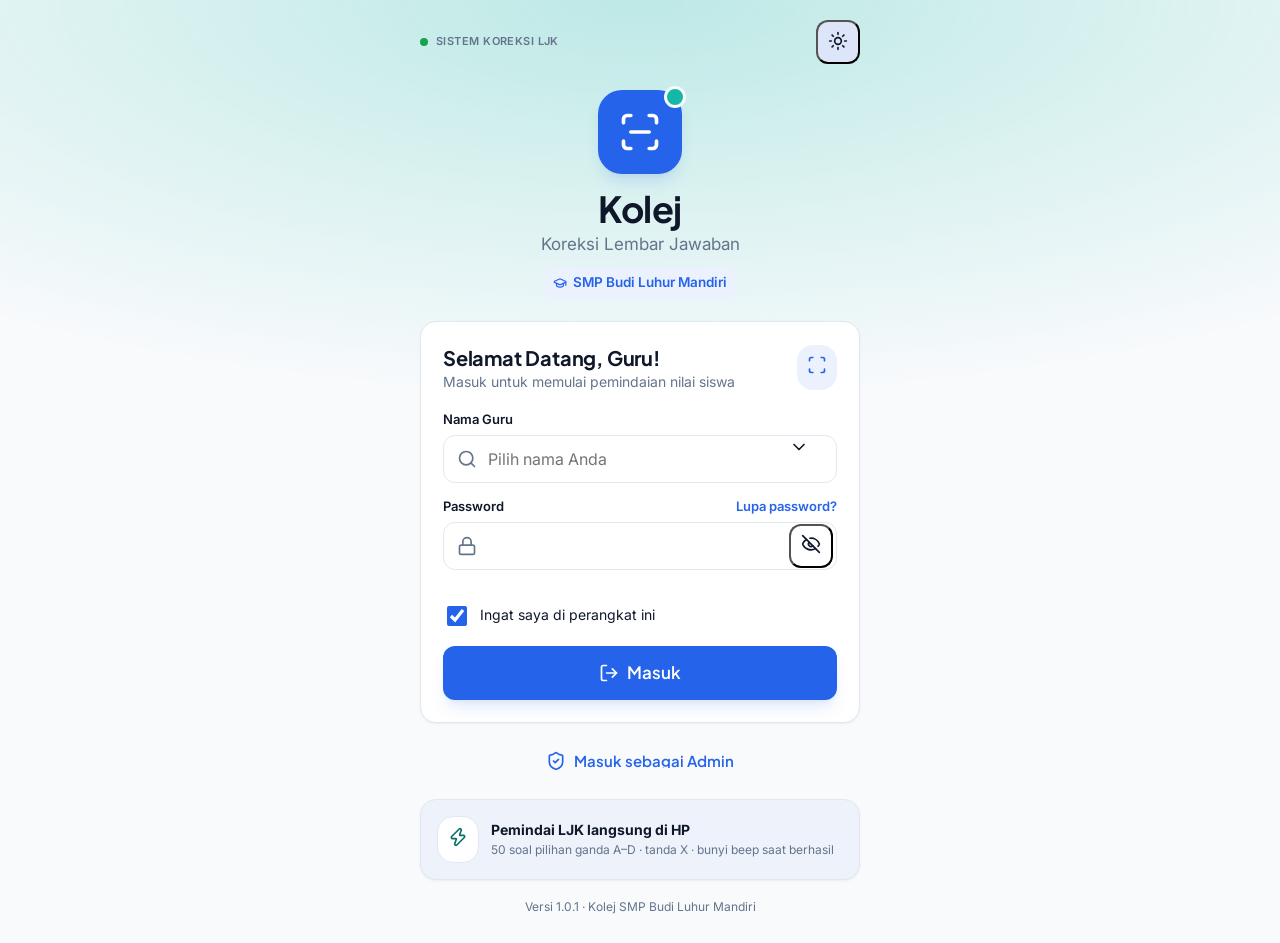
==== index.html @ f9951547 "Upload pertama Kolej" ====
<!DOCTYPE html>
<html lang="id">
<head>
  <meta charset="utf-8">
  <meta name="viewport" content="width=device-width, initial-scale=1, viewport-fit=cover">
  <title>Kolej · Koreksi Lembar Jawaban</title>
  <meta name="description" content="Kolej — koreksi lembar jawaban pilihan ganda dengan kamera HP. SMP Budi Luhur Mandiri.">
  <meta name="theme-color" content="#2563EB">
  <meta name="apple-mobile-web-app-capable" content="yes">
  <meta name="mobile-web-app-capable" content="yes">
  <meta name="apple-mobile-web-app-status-bar-style" content="default">
  <meta name="apple-mobile-web-app-title" content="Kolej">
  <link rel="manifest" href="manifest.webmanifest">
  <link rel="icon" type="image/png" sizes="32x32" href="icons/favicon-32.png">
  <link rel="apple-touch-icon" href="icons/apple-touch-icon.png">
  <link rel="preconnect" href="https://script.google.com">
  <link rel="preconnect" href="https://script.googleusercontent.com" crossorigin>
  <link rel="preconnect" href="https://fonts.googleapis.com">
  <link rel="preconnect" href="https://fonts.gstatic.com" crossorigin>
  <link rel="stylesheet" href="https://fonts.googleapis.com/css2?family=Inter:wght@400;500;600;700&family=Plus+Jakarta+Sans:wght@600;700;800&display=swap">
  <link rel="stylesheet" href="css/style.css?v=1.0.1">
  <script>
    // Tema diterapkan sebelum tampilan pertama agar tidak berkedip
    (function () { try {
      var P = 'kolej:v1:', pub = JSON.parse(localStorage.getItem(P + 'pub') || 'null'), m = JSON.parse(localStorage.getItem(P + 'mode') || 'null');
      if (!m) m = pub && pub.tema === 'Gelap' ? 'gelap' : pub && pub.tema === 'Sistem' ? 'sistem' : 'terang';
      var dark = m === 'gelap' || (m === 'sistem' && matchMedia('(prefers-color-scheme: dark)').matches);
      document.documentElement.dataset.theme = dark ? 'dark' : 'light';
      if (pub && pub.warna) document.documentElement.style.setProperty('--brand', pub.warna);
      if (pub && pub.aksen) document.documentElement.style.setProperty('--accent-brand', pub.aksen);
    } catch (e) {} })();
  </script>
</head>
<body>
  <div id="app"><div style="min-height:100vh;display:grid;place-items:center"><div class="skel" style="width:84px;height:84px;border-radius:24px"></div></div></div>
  <noscript>Aktifkan JavaScript untuk memakai Kolej.</noscript>
  <script defer src="js/config.js?v=1.0.1"></script>
  <script defer src="js/icons.js?v=1.0.1"></script>
  <script defer src="js/core.js?v=1.0.1"></script>
  <script defer src="js/omr.js?v=1.0.1"></script>
  <script defer src="js/scanner.js?v=1.0.1"></script>
  <script defer src="js/app.js?v=1.0.1"></script>
  <script defer src="js/admin.js?v=1.0.1"></script>
  <script defer src="pwa.js?v=1.0.1"></script>
</body>
</html>
---- css/style.css ----
/* ==========================================================================
   Kolej — Gaya tampilan (mobile-first, tema terang/gelap, warna dari Admin)
   Semua warna lewat variabel CSS → perubahan Admin berlaku di semua halaman.
   ========================================================================== */
:root {
  --brand: #2563EB;            /* diisi dari Pengaturan (warna utama) */
  --accent-brand: #14B8A6;     /* diisi dari Pengaturan (warna aksen) */
  --primary: var(--brand);
  --primary-strong: color-mix(in srgb, var(--brand) 82%, #000);
  --primary-soft: color-mix(in srgb, var(--brand) 9%, #fff);
  --primary-line: color-mix(in srgb, var(--brand) 28%, #fff);
  --on-primary: #fff;
  --accent: var(--accent-brand);
  --accent-soft: color-mix(in srgb, var(--accent-brand) 16%, #fff);
  --accent-ink: color-mix(in srgb, var(--accent-brand) 60%, #000);
  --bg: #F8FAFC;
  --surface: #FFFFFF;
  --surface-2: color-mix(in srgb, var(--brand) 5%, #F8FAFC);
  --surface-3: color-mix(in srgb, var(--brand) 10%, #F1F5F9);
  --text: #0F172A;
  --muted: #64748B;
  --border: #E2E8F0;
  --ok: #16A34A; --ok-soft: #DCFCE7; --ok-ink: #15803D;
  --bad: #DC2626; --bad-soft: #FEE2E2; --bad-ink: #B91C1C;
  --warn: #F59E0B; --warn-soft: #FEF3C7; --warn-ink: #B45309;
  --shadow-1: 0 1px 3px 0 rgba(15,23,42,.05), 0 1px 2px -1px rgba(15,23,42,.03);
  --shadow-2: 0 4px 6px -1px rgba(15,23,42,.07), 0 2px 4px -2px rgba(15,23,42,.04);
  --shadow-3: 0 10px 15px -3px color-mix(in srgb, var(--brand) 14%, transparent), 0 4px 6px -4px rgba(15,23,42,.06);
  --r-card: 16px; --r-ctl: 12px; --r-sm: 8px;
  --font-h: 'Plus Jakarta Sans', system-ui, sans-serif;
  --font-b: 'Inter', system-ui, sans-serif;
  --nav-h: 64px;
  --safe-b: env(safe-area-inset-bottom, 0px);
  color-scheme: light;
}
:root[data-theme="dark"] {
  --primary: color-mix(in srgb, var(--brand) 72%, #fff);
  --primary-strong: color-mix(in srgb, var(--brand) 90%, #fff);
  --primary-soft: color-mix(in srgb, var(--brand) 22%, #0B1220);
  --primary-line: color-mix(in srgb, var(--brand) 45%, #0B1220);
  --on-primary: #fff;
  --accent: color-mix(in srgb, var(--accent-brand) 78%, #fff);
  --accent-soft: color-mix(in srgb, var(--accent-brand) 22%, #0B1220);
  --accent-ink: color-mix(in srgb, var(--accent-brand) 70%, #fff);
  --bg: #0B1220;
  --surface: #111A2E;
  --surface-2: #162238;
  --surface-3: #1E293B;
  --text: #E5E7EB;
  --muted: #94A3B8;
  --border: #1E293B;
  --ok: #22C55E; --ok-soft: #14532D; --ok-ink: #4ADE80;
  --bad: #F87171; --bad-soft: #7F1D1D; --bad-ink: #FCA5A5;
  --warn: #FBBF24; --warn-soft: #78350F; --warn-ink: #FCD34D;
  --shadow-1: none; --shadow-2: inset 0 1px 0 rgba(255,255,255,.04); --shadow-3: 0 10px 24px -8px rgba(0,0,0,.6);
  color-scheme: dark;
}
:root[data-theme="dark"] .btn-primary { background: var(--brand); }

* { box-sizing: border-box; -webkit-tap-highlight-color: transparent; }
html, body { margin: 0; height: 100%; overflow-x: clip; }
body {
  font-family: var(--font-b); font-size: 14px; line-height: 1.45; color: var(--text); background: var(--bg);
  -webkit-font-smoothing: antialiased; overscroll-behavior-y: none;
}
h1, h2, h3, h4 { font-family: var(--font-h); margin: 0; letter-spacing: -.01em; }
h1 { font-size: 26px; line-height: 32px; font-weight: 700; }
h2 { font-size: 20px; line-height: 28px; font-weight: 700; }
h3 { font-size: 16px; line-height: 24px; font-weight: 600; }
p { margin: 0; }
a { color: var(--primary); }
.tnum, .num { font-feature-settings: "tnum" 1; font-variant-numeric: tabular-nums; }
.muted { color: var(--muted); }
.small { font-size: 12px; }
.label-sm { font-size: 11px; font-weight: 600; letter-spacing: .04em; text-transform: uppercase; color: var(--muted); }
.mono { font-family: ui-monospace, 'SF Mono', Menlo, Consolas, monospace; letter-spacing: .02em; }
[hidden] { display: none !important; }
svg.i { width: 20px; height: 20px; flex: none; stroke: currentColor; fill: none; stroke-width: 2; stroke-linecap: round; stroke-linejoin: round; }
svg.i.sm { width: 16px; height: 16px; } svg.i.lg { width: 24px; height: 24px; }

/* ---------- Tombol ---------- */
.btn {
  display: inline-flex; align-items: center; justify-content: center; gap: 8px; min-height: 48px; padding: 0 18px;
  border-radius: var(--r-ctl); border: 1px solid transparent; font: 600 15px/1 var(--font-h); cursor: pointer;
  background: var(--surface-3); color: var(--text); position: relative; transition: transform .08s, background .15s, opacity .15s;
  user-select: none; white-space: nowrap; text-decoration: none;
}
.btn:active { transform: scale(.98); }
.btn > span { min-width: 0; overflow: hidden; text-overflow: ellipsis; }
.sticky-act .btn, .fp-act .btn, .grid2 .btn { min-width: 0; padding: 0 12px; }
.btn:disabled { opacity: .55; cursor: not-allowed; }
.btn-primary { background: var(--brand); color: var(--on-primary); box-shadow: var(--shadow-3); }
.btn-primary:hover { background: var(--primary-strong); }
.btn-soft { background: var(--primary-soft); color: var(--primary); border-color: var(--primary-line); }
.btn-ghost { background: transparent; color: var(--primary); }
.btn-outline { background: var(--surface); border-color: var(--border); color: var(--text); }
.btn-danger { background: var(--bad-soft); color: var(--bad-ink); }
.btn-block { width: 100%; }
.btn-sm { min-height: 40px; padding: 0 14px; font-size: 13px; }
.btn-icon { width: 44px; min-width: 44px; padding: 0; min-height: 44px; border-radius: var(--r-ctl); background: transparent; color: var(--text); }
.btn-icon.solid { background: var(--surface-3); }
.btn.is-loading { color: transparent !important; pointer-events: none; }
.btn.is-loading > * { visibility: hidden; }
.btn.is-loading::after {
  content: ""; position: absolute; width: 20px; height: 20px; border-radius: 50%;
  border: 2.5px solid currentColor; border-color: var(--spin, #fff) var(--spin, #fff) transparent transparent; animation: spin .7s linear infinite;
}
.btn-soft.is-loading, .btn-outline.is-loading, .btn-ghost.is-loading, .btn-icon.is-loading { --spin: var(--primary); }
.btn-danger.is-loading { --spin: var(--bad); }
@keyframes spin { to { transform: rotate(360deg); } }

/* ---------- Form ---------- */
.field { display: grid; gap: 6px; margin-bottom: 14px; }
.field > label { font-weight: 600; font-size: 13px; }
.input, select.input, textarea.input {
  width: 100%; min-height: 48px; padding: 0 14px; border-radius: var(--r-ctl); border: 1px solid var(--border);
  background: var(--surface); color: var(--text); font: 400 16px var(--font-b); outline: none; transition: border .15s, box-shadow .15s;
}
textarea.input { padding: 12px 14px; min-height: 96px; resize: vertical; }
.input:focus { border-color: var(--primary); box-shadow: 0 0 0 3px color-mix(in srgb, var(--brand) 18%, transparent); }
.input-wrap { position: relative; display: flex; align-items: center; }
.input-wrap > svg.i { position: absolute; left: 14px; color: var(--muted); pointer-events: none; }
.input-wrap > .input { padding-left: 44px; }
.input-wrap > .trail { position: absolute; right: 4px; }
.err-text { color: var(--bad-ink); font-size: 12.5px; display: flex; gap: 6px; align-items: center; }
.check { display: flex; gap: 10px; align-items: center; min-height: 40px; cursor: pointer; }
.check input { width: 20px; height: 20px; accent-color: var(--brand); }

/* ---------- Kartu, chip, badge ---------- */
.card { background: var(--surface); border: 1px solid var(--border); border-radius: var(--r-card); box-shadow: var(--shadow-1); padding: 16px; }
.card + .card, .stack > * + * { margin-top: 12px; }
.card-h { display: flex; align-items: center; justify-content: space-between; gap: 10px; margin-bottom: 12px; }
.chip {
  display: inline-flex; align-items: center; gap: 6px; height: 28px; padding: 0 10px; border-radius: 999px;
  background: var(--surface-3); color: var(--text); font-size: 12px; font-weight: 600; white-space: nowrap; border: 1px solid transparent;
}
.chip svg.i { width: 14px; height: 14px; }
.chip.p { background: var(--primary-soft); color: var(--primary); }
.chip.a { background: var(--accent-soft); color: var(--accent-ink); }
.chip.ok { background: var(--ok-soft); color: var(--ok-ink); }
.chip.bad { background: var(--bad-soft); color: var(--bad-ink); }
.chip.warn { background: var(--warn-soft); color: var(--warn-ink); }
.chip.out { background: transparent; border-color: var(--border); color: var(--muted); }
.chips { display: flex; gap: 8px; overflow-x: auto; scrollbar-width: none; padding-bottom: 2px; }
.chips::-webkit-scrollbar { display: none; }
.pick { cursor: pointer; height: 40px; padding: 0 16px; font-size: 13.5px; background: var(--surface); border-color: var(--border); }
.pick.on { background: var(--brand); color: #fff; border-color: var(--brand); }
.seg { display: grid; grid-auto-flow: column; grid-auto-columns: 1fr; gap: 4px; background: var(--surface-3); padding: 4px; border-radius: var(--r-ctl); }
.seg button { min-height: 40px; border: 0; border-radius: 9px; background: transparent; font: 600 13.5px var(--font-h); color: var(--muted); cursor: pointer; display: inline-flex; align-items: center; justify-content: center; gap: 6px; }
.seg button.on { background: var(--surface); color: var(--primary); box-shadow: var(--shadow-2); }
:root[data-theme="dark"] .seg button.on { background: var(--brand); color: #fff; }
.progress { height: 8px; background: var(--surface-3); border-radius: 99px; overflow: hidden; }
.progress > i { display: block; height: 100%; background: var(--accent); border-radius: 99px; transition: width .3s; }
.progress.ok > i { background: var(--ok); }
.info { display: flex; gap: 10px; padding: 12px; border-radius: var(--r-ctl); background: var(--primary-soft); color: var(--text); font-size: 13px; }
.info > svg.i { color: var(--primary); margin-top: 1px; }
.info.warn { background: var(--warn-soft); } .info.warn > svg.i { color: var(--warn-ink); }
.info.ok { background: var(--ok-soft); } .info.ok > svg.i { color: var(--ok-ink); }
.info.bad { background: var(--bad-soft); } .info.bad > svg.i { color: var(--bad-ink); }
.empty { text-align: center; padding: 36px 16px; color: var(--muted); }
.empty svg.i { width: 40px; height: 40px; color: var(--primary); opacity: .7; margin-bottom: 8px; }
.empty h3 { color: var(--text); margin-bottom: 4px; }
.row { display: flex; align-items: center; gap: 10px; }
.row.between { justify-content: space-between; }
.grow { flex: 1; min-width: 0; }
.ellip { overflow: hidden; text-overflow: ellipsis; white-space: nowrap; }
.grid2 { display: grid; grid-template-columns: 1fr 1fr; gap: 10px; }
.avatar { width: 44px; height: 44px; border-radius: 50%; background: var(--brand); color: #fff; display: grid; place-items: center; font: 700 15px var(--font-h); flex: none; }
.avatar.sm { width: 36px; height: 36px; font-size: 13px; }
.skel { background: linear-gradient(90deg, var(--surface-3) 25%, var(--surface-2) 50%, var(--surface-3) 75%); background-size: 200% 100%; animation: sk 1.2s infinite; border-radius: 10px; min-height: 16px; }
@keyframes sk { to { background-position: -200% 0; } }

/* ---------- Kerangka aplikasi ---------- */
#app { min-height: 100%; }
.shell { display: flex; min-height: 100vh; }
.sidebar { display: none; }
.main { flex: 1; min-width: 0; display: flex; flex-direction: column; }
.topbar {
  position: sticky; top: 0; z-index: 30; display: flex; align-items: center; gap: 12px; padding: 10px 16px;
  padding-top: calc(10px + env(safe-area-inset-top, 0px)); background: color-mix(in srgb, var(--surface) 88%, transparent);
  backdrop-filter: saturate(1.4) blur(12px); border-bottom: 1px solid var(--border); min-height: 64px;
}
.brandmark { width: 40px; height: 40px; border-radius: 12px; background: var(--brand); color: #fff; display: grid; place-items: center; font: 800 18px var(--font-h); flex: none; }
.topbar .t1 { font: 700 18px/1.15 var(--font-h); }
.topbar .t2 { font-size: 12px; color: var(--muted); }
.content { padding: 16px; padding-bottom: calc(var(--nav-h) + 24px + var(--safe-b)); max-width: 1120px; width: 100%; margin: 0 auto; }
.page { animation: pg .18s ease-out; }
@keyframes pg { from { opacity: .4; transform: translateY(4px); } to { opacity: 1; transform: none; } }
.page-h { display: flex; align-items: center; gap: 10px; margin-bottom: 14px; }
.page-h h1 { font-size: 24px; line-height: 30px; }
.bottomnav {
  position: fixed; left: 0; right: 0; bottom: 0; z-index: 40; display: grid; grid-auto-flow: column; grid-auto-columns: 1fr;
  height: calc(var(--nav-h) + var(--safe-b)); padding-bottom: var(--safe-b); background: var(--surface); border-top: 1px solid var(--border);
}
.bottomnav a { display: flex; flex-direction: column; align-items: center; justify-content: center; gap: 4px; color: var(--muted); text-decoration: none; font-size: 12px; font-weight: 500; position: relative; }
.bottomnav a.on { color: var(--primary); font-weight: 700; }
.bottomnav a.on::before { content: ""; position: absolute; top: 0; width: 32px; height: 3px; border-radius: 0 0 3px 3px; background: var(--primary); }
.bottomnav .badge-dot { position: absolute; top: 9px; margin-left: 22px; min-width: 16px; height: 16px; padding: 0 4px; border-radius: 99px; background: var(--warn); color: #000; font-size: 10px; font-weight: 700; display: grid; place-items: center; }
.netbar { position: fixed; left: 50%; transform: translateX(-50%); bottom: calc(var(--nav-h) + 10px + var(--safe-b)); z-index: 45; }
@media (min-width: 1024px) {
  .sidebar {
    display: flex; flex-direction: column; width: 272px; flex: none; position: sticky; top: 0; height: 100vh; overflow-y: auto;
    background: color-mix(in srgb, var(--brand) 55%, #0B1430); color: #fff; padding: 18px 12px;
  }
  :root[data-theme="dark"] .sidebar { background: #0A1020; border-right: 1px solid var(--border); }
  .sidebar .brand { display: flex; gap: 12px; align-items: center; padding: 4px 8px 22px; }
  .sidebar .brand .brandmark { background: #fff; color: var(--brand); }
  .sidebar .grp { font-size: 11px; letter-spacing: .08em; text-transform: uppercase; opacity: .65; padding: 14px 12px 6px; font-weight: 600; }
  .sidebar a { display: flex; align-items: center; gap: 12px; padding: 0 14px; min-height: 46px; border-radius: 12px; color: rgba(255,255,255,.88); text-decoration: none; font-weight: 600; font-size: 14.5px; }
  .sidebar a:hover { background: rgba(255,255,255,.08); }
  .sidebar a.on { background: rgba(255,255,255,.16); color: #fff; box-shadow: inset 3px 0 0 var(--accent-brand); }
  .sidebar .foot { margin-top: auto; }
  .bottomnav { display: none; }
  .content { padding: 24px 28px 40px; }
  .netbar { bottom: 18px; }
  .hide-desk { display: none !important; }
}
@media (max-width: 1023px) { .hide-mob { display: none !important; } }

/* ---------- Login ---------- */
.login {
  min-height: 100vh; display: flex; flex-direction: column; align-items: center; padding: 20px 16px 28px;
  background: radial-gradient(120% 60% at 50% 0%, color-mix(in srgb, var(--accent-brand) 26%, transparent), transparent 70%), var(--bg);
}
.login .top { width: 100%; max-width: 440px; display: flex; justify-content: space-between; align-items: center; }
.login .logo { width: 84px; height: 84px; border-radius: 24px; background: var(--brand); display: grid; place-items: center; color: #fff; margin: 26px auto 14px; box-shadow: var(--shadow-3); position: relative; }
.login .logo svg.i { width: 44px; height: 44px; }
.login .logo::after { content: ""; position: absolute; right: -4px; top: -4px; width: 16px; height: 16px; border-radius: 50%; background: var(--accent-brand); border: 3px solid var(--bg); }
.login .box { width: 100%; max-width: 440px; }
.login h1 { text-align: center; font-size: 36px; line-height: 42px; }
.status-dot { width: 8px; height: 8px; border-radius: 50%; background: var(--ok); display: inline-block; }
.combo { position: relative; }
.combo-list {
  position: absolute; left: 0; right: 0; top: calc(100% + 6px); z-index: 20; max-height: 280px; overflow: auto;
  background: var(--surface); border: 1px solid var(--border); border-radius: var(--r-ctl); box-shadow: var(--shadow-3); padding: 6px;
}
.combo-list button { display: flex; width: 100%; align-items: center; gap: 10px; min-height: 48px; padding: 0 10px; border: 0; background: none; color: var(--text); font: 500 15px var(--font-b); border-radius: 10px; cursor: pointer; text-align: left; }
.combo-list button:hover, .combo-list button.hl { background: var(--surface-3); }

/* ---------- Kunci jawaban ---------- */
.krow { display: flex; align-items: center; gap: 8px; padding: 8px 10px 8px 8px; background: var(--surface); border: 1px solid var(--border); border-radius: 14px; scroll-margin-top: 140px; }
.krow + .krow { margin-top: 8px; }
.krow .no { width: 44px; height: 44px; border-radius: 12px; background: var(--surface-3); display: grid; place-items: center; font: 700 15px var(--font-b); flex: none; }
.krow.miss { border-left: 4px solid var(--warn); }
.krow.miss .no { background: var(--warn-soft); color: var(--warn-ink); }
.opts { display: flex; gap: 6px; margin-left: auto; }
.opt { width: 44px; height: 44px; border-radius: 50%; border: 0; background: var(--surface-3); color: var(--text); font: 600 15px var(--font-b); cursor: pointer; transition: transform .08s; }
.opt:active { transform: scale(.92); }
.opt.on { background: var(--brand); color: #fff; }
.opt.key { box-shadow: 0 0 0 2px var(--ok) inset; }
.wbox { width: 64px; min-height: 40px; height: 40px; text-align: center; padding: 0 6px; font-size: 15px; }
.stepper { display: flex; align-items: center; background: var(--surface-3); border-radius: var(--r-ctl); }
.stepper button { width: 44px; height: 44px; border: 0; background: none; color: var(--primary); cursor: pointer; border-radius: 12px; display: grid; place-items: center; }
.stepper input { width: 48px; border: 0; background: none; text-align: center; font: 700 18px var(--font-b); color: var(--text); }
.sticky-act { position: sticky; bottom: calc(var(--nav-h) + 8px + var(--safe-b)); z-index: 5; background: var(--surface); border: 1px solid var(--border); border-radius: var(--r-card); padding: 12px; box-shadow: var(--shadow-3); margin-top: 16px; }
@media (min-width: 1024px) { .sticky-act { bottom: 12px; } }

/* ---------- Daftar siswa / hasil ---------- */
.list { background: var(--surface); border: 1px solid var(--border); border-radius: var(--r-card); overflow: hidden; }
.li { display: flex; align-items: center; gap: 12px; padding: 12px 14px; min-height: 64px; border-bottom: 1px solid var(--border); cursor: pointer; background: none; width: 100%; border-left: 0; border-right: 0; border-top: 0; color: var(--text); text-align: left; font: inherit; }
.li:last-child { border-bottom: 0; }
.li:hover { background: var(--surface-2); }
.li .nm { font: 600 15px var(--font-h); }
.li .sub { font-size: 12px; color: var(--muted); }
.score-pill { font: 700 16px var(--font-b); font-feature-settings: "tnum" 1; min-width: 52px; text-align: right; }
table.tbl { width: 100%; border-collapse: collapse; font-size: 13.5px; }
.tbl th { text-align: left; font-size: 11.5px; letter-spacing: .05em; text-transform: uppercase; color: var(--muted); font-weight: 600; padding: 12px; background: var(--surface-2); position: sticky; top: 0; }
.tbl td { padding: 11px 12px; border-top: 1px solid var(--border); }
.tbl tr:hover td { background: var(--surface-2); }
.tbl .n { text-align: right; font-feature-settings: "tnum" 1; }
.tbl-wrap { overflow: auto; border: 1px solid var(--border); border-radius: var(--r-card); background: var(--surface); max-height: 70vh; }
.toolbar { display: flex; gap: 8px; flex-wrap: wrap; align-items: center; margin-bottom: 12px; }
.toolbar .input-wrap { flex: 1; min-width: 200px; }
.filters { display: flex; gap: 8px; overflow-x: auto; padding-bottom: 4px; margin-bottom: 12px; scrollbar-width: none; }
.filters select { min-height: 40px; height: 40px; border-radius: 999px; padding: 0 30px 0 14px; font-size: 13.5px; font-weight: 600; width: auto; flex: none; appearance: none;
  background: var(--surface) url("data:image/svg+xml,%3Csvg xmlns='http://www.w3.org/2000/svg' width='16' height='16' fill='none' stroke='%2364748B' stroke-width='2' viewBox='0 0 24 24'%3E%3Cpath d='m6 9 6 6 6-6'/%3E%3C/svg%3E") no-repeat right 10px center; }

/* ---------- Statistik ---------- */
.stats { display: grid; grid-template-columns: repeat(3, minmax(150px, 1fr)); gap: 10px; overflow-x: auto; }
@media (max-width: 560px) { .stats { grid-template-columns: repeat(3, 160px); } }
.stat { background: var(--surface); border: 1px solid var(--border); border-radius: var(--r-card); padding: 14px; }
.stat .ic { width: 40px; height: 40px; border-radius: 12px; display: grid; place-items: center; background: var(--primary-soft); color: var(--primary); margin-bottom: 10px; }
.stat .v { font: 700 26px var(--font-b); font-feature-settings: "tnum" 1; }
.vbars { display: flex; align-items: flex-end; gap: 14px; height: 190px; padding: 26px 4px 0; position: relative; overflow-x: auto; }
.vbar { flex: 1; min-width: 44px; display: flex; flex-direction: column; align-items: center; gap: 6px; height: 100%; justify-content: flex-end; cursor: pointer; }
.vbar i { display: block; width: 100%; max-width: 56px; border-radius: 10px 10px 4px 4px; background: linear-gradient(180deg, color-mix(in srgb, var(--primary) 55%, #fff), var(--primary)); transition: height .4s; }
.vbar.low i { background: linear-gradient(180deg, #FDBA74, #EA580C); }
.vbar b { font: 700 13px var(--font-b); font-feature-settings: "tnum" 1; }
.vbar span { font-size: 12px; color: var(--muted); }
.kkm-line { position: absolute; left: 0; right: 0; border-top: 1.5px dashed var(--muted); opacity: .6; pointer-events: none; }
.kkm-line span { position: absolute; right: 0; top: -11px; font-size: 11px; background: var(--surface-3); padding: 1px 6px; border-radius: 6px; }
.hbar { display: grid; gap: 6px; padding: 8px 0; cursor: pointer; }
.hbar .top { display: flex; align-items: center; gap: 8px; font-size: 13px; }
.hbar .top .q { font-weight: 700; background: var(--surface-3); border-radius: 6px; padding: 1px 7px; font-feature-settings: "tnum" 1; }
.hbar .bar { height: 8px; border-radius: 99px; background: var(--surface-3); overflow: hidden; }
.hbar .bar i { display: block; height: 100%; border-radius: 99px; }
.hbar.bad .bar i { background: #F87171; } .hbar.bad .pct { color: var(--bad-ink); }
.hbar.good .bar i { background: var(--accent); } .hbar.good .pct { color: var(--accent-ink); }
.pct { margin-left: auto; font-weight: 700; font-feature-settings: "tnum" 1; }

/* ---------- Hasil pemeriksaan ---------- */
.ring { position: relative; width: 180px; height: 180px; margin: 8px auto; }
.ring svg { transform: rotate(-90deg); }
.ring .c { position: absolute; inset: 0; display: grid; place-items: center; text-align: center; }
.ring .c b { display: block; font: 700 48px/1 var(--font-b); font-feature-settings: "tnum" 1; }
.counts { display: grid; grid-template-columns: repeat(3, 1fr); gap: 8px; }
.counts > div { border-radius: 12px; padding: 10px; display: flex; gap: 8px; align-items: center; justify-content: center; }
.counts b { font: 700 20px var(--font-b); display: block; line-height: 1; }
.amap { display: grid; grid-template-columns: repeat(5, 1fr); grid-auto-flow: column; grid-template-rows: repeat(10, auto); gap: 6px; }
.amap button { display: flex; align-items: center; justify-content: space-between; height: 38px; padding: 0 8px; border-radius: 9px; border: 0; font: 600 13px var(--font-b); font-feature-settings: "tnum" 1; cursor: pointer; color: var(--text); }
.amap .b { background: var(--accent-soft); } .amap .b svg { color: var(--accent-ink); }
.amap .s { background: var(--bad-soft); color: var(--bad-ink); }
.amap .r { background: var(--warn-soft); color: var(--warn-ink); }
.amap .k { background: var(--surface-3); color: var(--muted); }
.amap .x { background: transparent; color: var(--muted); opacity: .4; cursor: default; }
.amap svg.i { width: 14px; height: 14px; }
.legend { display: flex; flex-wrap: wrap; gap: 12px; font-size: 12px; color: var(--muted); margin-top: 10px; }
.legend i { display: inline-block; width: 12px; height: 12px; border-radius: 4px; vertical-align: -2px; margin-right: 4px; }
.sheet-img { width: 100%; border-radius: 12px; border: 1px solid var(--border); background: #fff; display: block; cursor: zoom-in; }

/* ---------- Pemindai (kamera) ---------- */
.scanner { position: fixed; inset: 0; z-index: 80; background: #000; color: #fff; display: flex; flex-direction: column; }
.scanner video, .scanner canvas.ov { position: absolute; inset: 0; width: 100%; height: 100%; object-fit: cover; }
.scanner .sc-top { position: relative; z-index: 3; display: flex; align-items: center; gap: 10px; padding: 12px 14px; padding-top: calc(12px + env(safe-area-inset-top, 0px)); background: linear-gradient(rgba(0,0,0,.65), transparent); }
.scanner .sc-top .t { flex: 1; text-align: center; }
.scanner .sc-top .t b { font: 700 18px var(--font-h); display: block; }
.scanner .sc-top .t span { font-size: 11px; letter-spacing: .12em; color: var(--accent-brand); font-weight: 700; }
.rbtn { width: 48px; height: 48px; border-radius: 50%; border: 0; background: rgba(255,255,255,.14); color: #fff; display: grid; place-items: center; cursor: pointer; backdrop-filter: blur(8px); }
.rbtn.on { background: #FACC15; color: #111; }
.guide { position: absolute; z-index: 2; left: 6%; right: 6%; top: 18%; aspect-ratio: 215/165; pointer-events: none; }
.guide i { position: absolute; width: 34px; height: 34px; border: 4px solid var(--accent-brand); }
.guide i:nth-child(1) { left: 0; top: 0; border-right: 0; border-bottom: 0; border-radius: 12px 0 0 0; }
.guide i:nth-child(2) { right: 0; top: 0; border-left: 0; border-bottom: 0; border-radius: 0 12px 0 0; }
.guide i:nth-child(3) { right: 0; bottom: 0; border-left: 0; border-top: 0; border-radius: 0 0 12px 0; }
.guide i:nth-child(4) { left: 0; bottom: 0; border-right: 0; border-top: 0; border-radius: 0 0 0 12px; }
.sc-toast { position: relative; z-index: 3; align-self: center; margin-top: 4px; display: flex; gap: 10px; align-items: center; padding: 10px 16px; border-radius: 999px; background: rgba(11,18,32,.82); border: 1px solid rgba(45,212,191,.35); font-weight: 600; font-size: 14px; max-width: 92%; }
.sc-toast .dot { width: 9px; height: 9px; border-radius: 50%; background: var(--muted); }
.sc-toast.live .dot { background: #2DD4BF; box-shadow: 0 0 0 4px rgba(45,212,191,.25); }
.sc-toast.err { border-color: rgba(248,113,113,.5); } .sc-toast.err .dot { background: #F87171; }
.sc-bottom { margin-top: auto; position: relative; z-index: 3; background: var(--surface); color: var(--text); border-radius: 24px 24px 0 0; padding: 10px 16px calc(16px + var(--safe-b)); }
.sc-bottom .grab { width: 44px; height: 5px; border-radius: 9px; background: var(--border); margin: 0 auto 10px; }
.sc-busy { position: absolute; inset: 0; z-index: 4; display: grid; place-items: center; background: rgba(0,0,0,.45); }
.sc-busy .spin { width: 56px; height: 56px; border-radius: 50%; border: 5px solid rgba(255,255,255,.25); border-top-color: #2DD4BF; animation: spin .8s linear infinite; }

/* ---------- Lapisan (modal / bottom sheet / layar penuh) ---------- */
.layer { position: fixed; inset: 0; z-index: 90; display: flex; align-items: flex-end; justify-content: center; background: rgba(15,23,42,.5); animation: fade .15s; }
.layer.center { align-items: center; padding: 16px; }
@keyframes fade { from { opacity: 0; } }
.sheet { width: 100%; max-width: 560px; max-height: 92vh; overflow: auto; background: var(--surface); border-radius: 24px 24px 0 0; padding: 18px 16px calc(18px + var(--safe-b)); animation: up .2s ease-out; }
.layer.center .sheet { border-radius: 24px; padding: 24px 20px; max-width: 520px; }
.sheet.wide { max-width: 1040px; }
@keyframes up { from { transform: translateY(30px); opacity: .5; } }
.sheet .sh-h { display: flex; align-items: flex-start; gap: 12px; margin-bottom: 14px; }
.fullpage { position: fixed; inset: 0; z-index: 85; background: var(--bg); color: var(--text); overflow-y: auto; animation: up .18s ease-out; }
.fullpage .content { padding-bottom: calc(100px + var(--safe-b)); }
.fp-act { position: fixed; left: 0; right: 0; bottom: 0; z-index: 86; display: flex; gap: 10px; padding: 12px 16px calc(12px + var(--safe-b)); background: var(--surface); border-top: 1px solid var(--border); max-width: 1120px; margin: 0 auto; }
.dlg-icon { width: 72px; height: 72px; border-radius: 20px; display: grid; place-items: center; margin: 0 auto 14px; background: var(--warn-soft); color: var(--warn-ink); }
.dlg-icon svg.i { width: 36px; height: 36px; }
.toast-host { position: fixed; z-index: 200; left: 50%; transform: translateX(-50%); top: calc(12px + env(safe-area-inset-top, 0px)); display: grid; gap: 8px; width: min(92vw, 440px); pointer-events: none; }
.toast { pointer-events: none; display: flex; gap: 10px; align-items: flex-start; padding: 12px 14px; border-radius: 14px; background: var(--surface); color: var(--text); border: 1px solid var(--border); box-shadow: var(--shadow-3); font-size: 14px; animation: up .2s; }
.toast.ok svg.i { color: var(--ok); } .toast.bad svg.i { color: var(--bad); } .toast.warn svg.i { color: var(--warn); }
.zoom-img { max-width: 100%; max-height: 86vh; border-radius: 12px; background: #fff; }

/* ---------- Pengaturan tema ---------- */
.swatches { display: grid; grid-template-columns: repeat(6, 1fr); gap: 8px; }
.sw { display: grid; justify-items: center; gap: 6px; font-size: 12px; color: var(--muted); cursor: pointer; background: none; border: 0; }
.sw i { width: 44px; height: 44px; border-radius: 50%; display: grid; place-items: center; color: #fff; border: 3px solid transparent; }
.sw.on i { box-shadow: 0 0 0 3px var(--surface), 0 0 0 5px var(--text); }
.sw.on { color: var(--text); font-weight: 600; }
.colorrow { display: flex; gap: 10px; align-items: center; }
.colorrow input[type=color] { width: 56px; height: 56px; border: 0; border-radius: 14px; padding: 0; background: none; cursor: pointer; }
.phone { width: 190px; border-radius: 30px; padding: 12px; border: 6px solid #0F172A; background: var(--pv-bg); color: var(--pv-text); }
.phone .pc { background: var(--pv-surface); border-radius: 14px; padding: 10px; margin-top: 8px; }
.preview-wrap { display: flex; gap: 14px; justify-content: center; flex-wrap: wrap; }

@media (min-width: 720px) {
  .grid-2c { display: grid; grid-template-columns: 1.3fr 1fr; gap: 16px; align-items: start; }
}
@media (prefers-reduced-motion: reduce) { * { animation: none !important; transition: none !important; } }
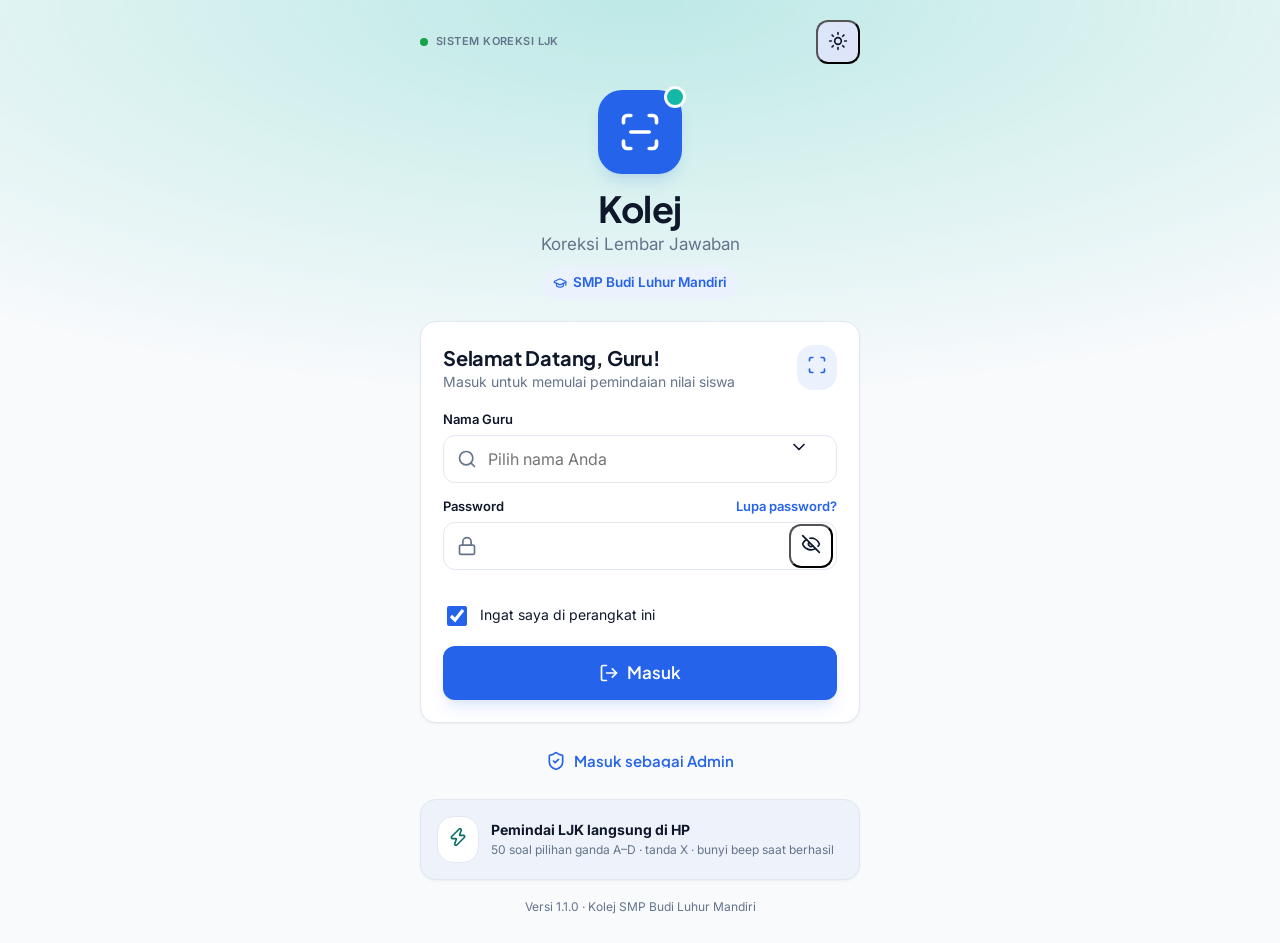
==== commit 3218794d: "update v1.1.0" ====
--- a/index.html
+++ b/index.html
@@ -18,7 +18,7 @@
   <link rel="preconnect" href="https://fonts.googleapis.com">
   <link rel="preconnect" href="https://fonts.gstatic.com" crossorigin>
   <link rel="stylesheet" href="https://fonts.googleapis.com/css2?family=Inter:wght@400;500;600;700&family=Plus+Jakarta+Sans:wght@600;700;800&display=swap">
-  <link rel="stylesheet" href="css/style.css?v=1.0.1">
+  <link rel="stylesheet" href="css/style.css?v=1.1.0">
   <script>
     // Tema diterapkan sebelum tampilan pertama agar tidak berkedip
     (function () { try {
@@ -34,13 +34,14 @@
 <body>
   <div id="app"><div style="min-height:100vh;display:grid;place-items:center"><div class="skel" style="width:84px;height:84px;border-radius:24px"></div></div></div>
   <noscript>Aktifkan JavaScript untuk memakai Kolej.</noscript>
-  <script defer src="js/config.js?v=1.0.1"></script>
-  <script defer src="js/icons.js?v=1.0.1"></script>
-  <script defer src="js/core.js?v=1.0.1"></script>
-  <script defer src="js/omr.js?v=1.0.1"></script>
-  <script defer src="js/scanner.js?v=1.0.1"></script>
-  <script defer src="js/app.js?v=1.0.1"></script>
-  <script defer src="js/admin.js?v=1.0.1"></script>
-  <script defer src="pwa.js?v=1.0.1"></script>
+  <script defer src="js/config.js?v=1.1.0"></script>
+  <script defer src="js/icons.js?v=1.1.0"></script>
+  <script defer src="js/core.js?v=1.1.0"></script>
+  <script defer src="js/omr.js?v=1.1.0"></script>
+  <script defer src="js/scanner.js?v=1.1.0"></script>
+  <script defer src="js/app.js?v=1.1.0"></script>
+  <script defer src="js/template.js?v=1.1.0"></script>
+  <script defer src="js/admin.js?v=1.1.0"></script>
+  <script defer src="pwa.js?v=1.1.0"></script>
 </body>
 </html>
--- a/css/style.css
+++ b/css/style.css
@@ -377,3 +377,23 @@
   .grid-2c { display: grid; grid-template-columns: 1.3fr 1fr; gap: 16px; align-items: start; }
 }
 @media (prefers-reduced-motion: reduce) { * { animation: none !important; transition: none !important; } }
+
+/* ---------- Kartu konteks (Mapel · Kelas) ---------- */
+.ctx-card { display: flex; align-items: center; gap: 12px; padding: 14px; margin-bottom: 14px; border-radius: var(--r-card);
+  background: linear-gradient(135deg, color-mix(in srgb, var(--brand) 14%, var(--surface)), color-mix(in srgb, var(--accent-brand) 12%, var(--surface)));
+  border: 1.5px solid var(--primary-line); color: var(--text); }
+.ctx-ic { width: 46px; height: 46px; border-radius: 14px; background: var(--brand); color: #fff; display: grid; place-items: center; flex: none; }
+.ctx-t { font: 700 18px/1.25 var(--font-h); }
+.ctx-btn { background: var(--brand); color: #fff; min-height: 48px; padding: 0 16px; flex: none; box-shadow: var(--shadow-3); font-size: 15px; }
+.ctx-btn:hover { background: var(--primary-strong); }
+@media (max-width: 380px) { .ctx-btn span { display: none; } .ctx-btn { width: 48px; padding: 0; } }
+/* ---------- Template LJK ---------- */
+.tplf.on { border-color: var(--primary); box-shadow: 0 0 0 2px var(--primary); }
+.tpl-paper { width: 100%; max-width: 92px; margin: 0 auto; background: #fff; border: 1px solid #CBD5E1; border-radius: 4px; display: flex; flex-direction: column; padding: 4px; gap: 3px; }
+.tpl-half { flex: 1; position: relative; border-radius: 2px; background: repeating-linear-gradient(0deg, transparent 0 5px, #E2E8F0 5px 6px); margin: 2px; }
+.tpl-half i { position: absolute; width: 6px; height: 6px; background: #0F172A; }
+.tpl-half i:nth-child(1) { left: 0; top: 0; } .tpl-half i:nth-child(2) { right: 0; top: 0; } .tpl-half i:nth-child(3) { right: 0; bottom: 0; } .tpl-half i:nth-child(4) { left: 0; bottom: 0; }
+.tpl-cut { border-top: 1.5px dashed #94A3B8; }
+.selbar { position: sticky; bottom: calc(var(--nav-h) + 8px + var(--safe-b)); z-index: 6; display: flex; gap: 10px; align-items: center; padding: 10px 12px; margin-top: 12px; border-radius: var(--r-card); background: var(--text); color: var(--bg); box-shadow: var(--shadow-3); }
+@media (min-width: 1024px) { .selbar { bottom: 12px; } }
+.li input[type=checkbox], .tbl input[type=checkbox] { width: 20px; height: 20px; accent-color: var(--brand); flex: none; }
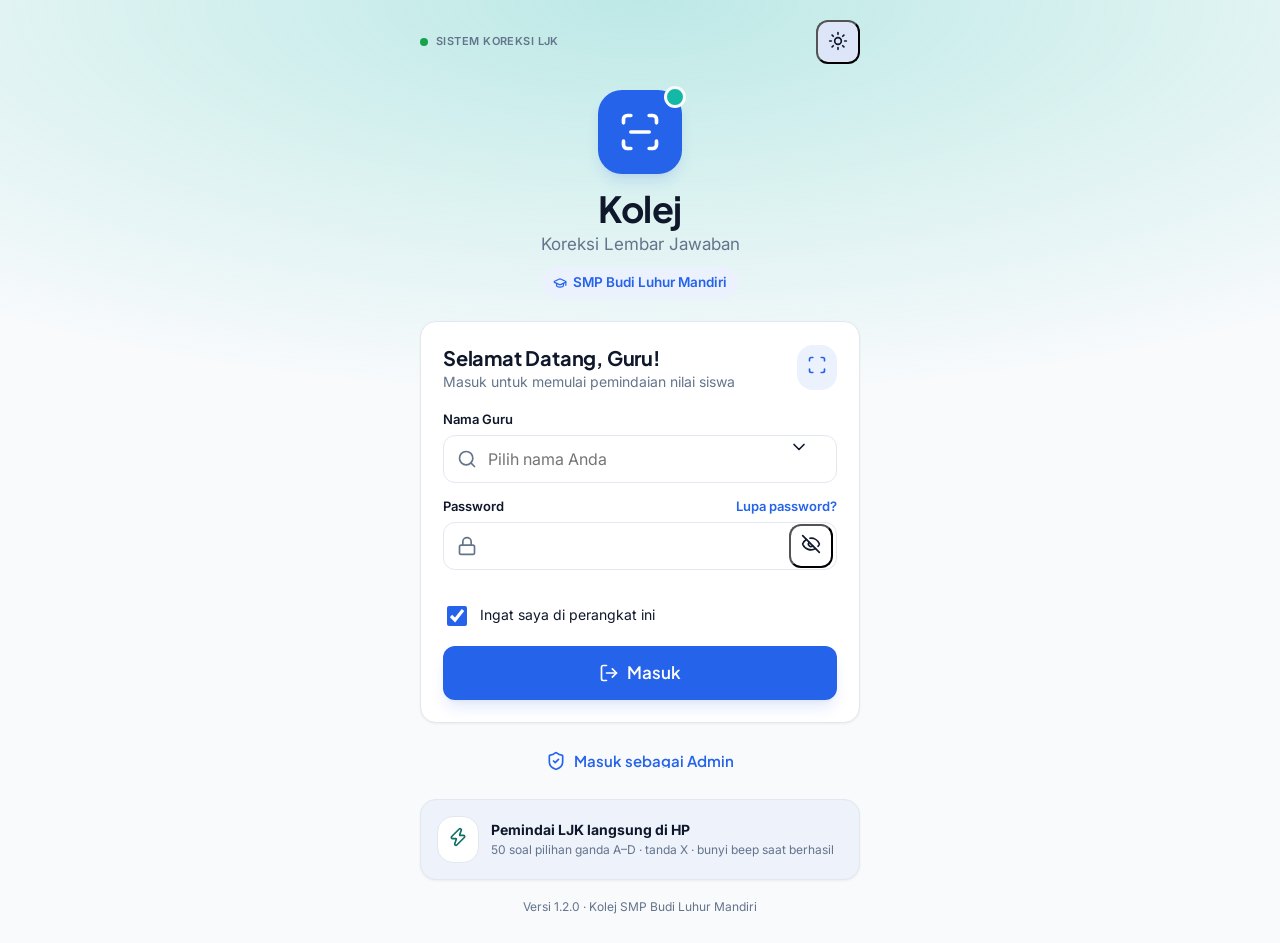
==== commit 62a4473a: "update v1.2.0" ====
--- a/index.html
+++ b/index.html
@@ -18,7 +18,7 @@
   <link rel="preconnect" href="https://fonts.googleapis.com">
   <link rel="preconnect" href="https://fonts.gstatic.com" crossorigin>
   <link rel="stylesheet" href="https://fonts.googleapis.com/css2?family=Inter:wght@400;500;600;700&family=Plus+Jakarta+Sans:wght@600;700;800&display=swap">
-  <link rel="stylesheet" href="css/style.css?v=1.1.0">
+  <link rel="stylesheet" href="css/style.css?v=1.2.0">
   <script>
     // Tema diterapkan sebelum tampilan pertama agar tidak berkedip
     (function () { try {
@@ -34,14 +34,14 @@
 <body>
   <div id="app"><div style="min-height:100vh;display:grid;place-items:center"><div class="skel" style="width:84px;height:84px;border-radius:24px"></div></div></div>
   <noscript>Aktifkan JavaScript untuk memakai Kolej.</noscript>
-  <script defer src="js/config.js?v=1.1.0"></script>
-  <script defer src="js/icons.js?v=1.1.0"></script>
-  <script defer src="js/core.js?v=1.1.0"></script>
-  <script defer src="js/omr.js?v=1.1.0"></script>
-  <script defer src="js/scanner.js?v=1.1.0"></script>
-  <script defer src="js/app.js?v=1.1.0"></script>
-  <script defer src="js/template.js?v=1.1.0"></script>
-  <script defer src="js/admin.js?v=1.1.0"></script>
-  <script defer src="pwa.js?v=1.1.0"></script>
+  <script defer src="js/config.js?v=1.2.0"></script>
+  <script defer src="js/icons.js?v=1.2.0"></script>
+  <script defer src="js/core.js?v=1.2.0"></script>
+  <script defer src="js/omr.js?v=1.2.0"></script>
+  <script defer src="js/scanner.js?v=1.2.0"></script>
+  <script defer src="js/app.js?v=1.2.0"></script>
+  <script defer src="js/template.js?v=1.2.0"></script>
+  <script defer src="js/admin.js?v=1.2.0"></script>
+  <script defer src="pwa.js?v=1.2.0"></script>
 </body>
 </html>
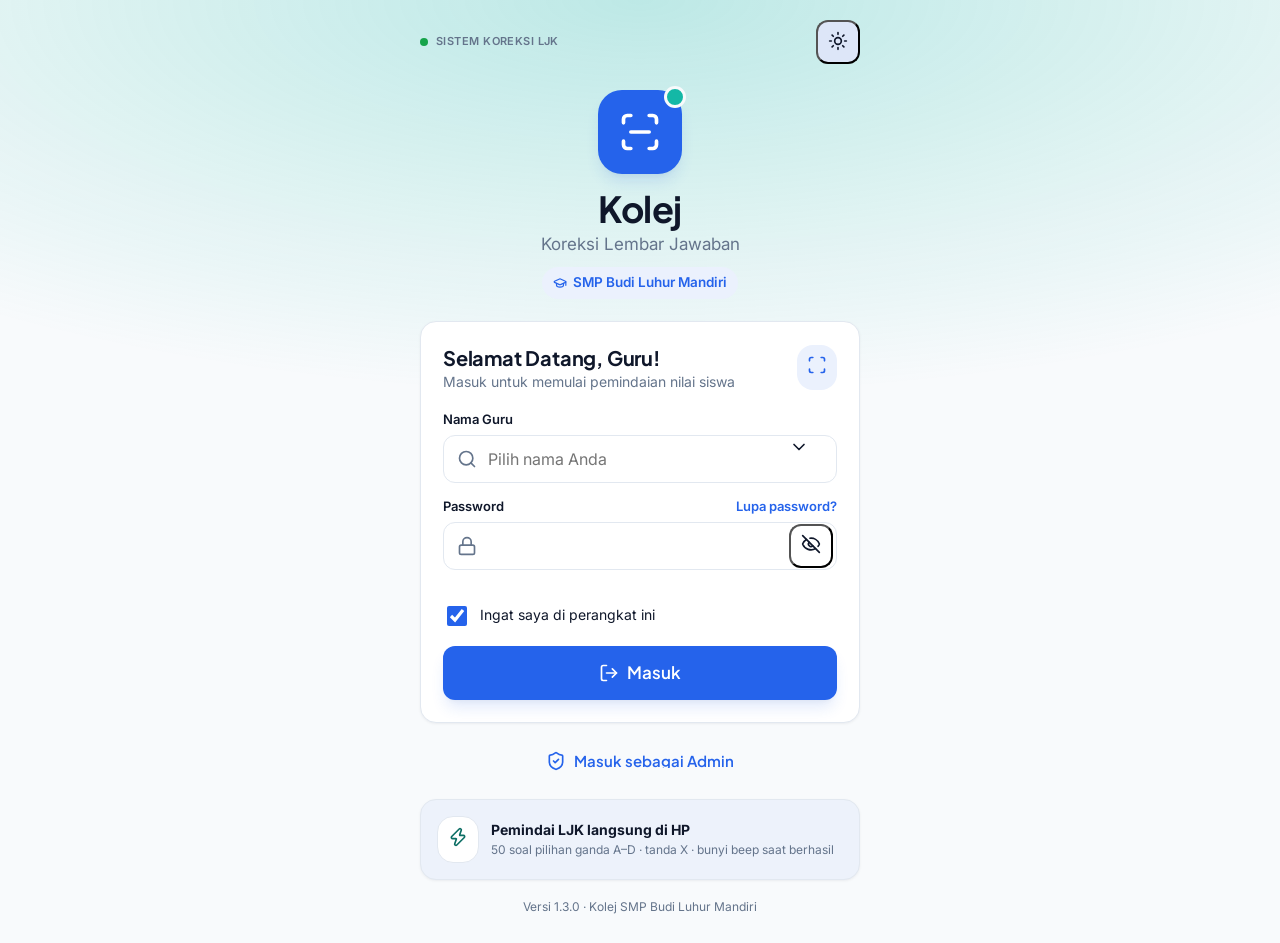
==== commit 4356e794: "update v1.3.0" ====
--- a/index.html
+++ b/index.html
@@ -18,7 +18,7 @@
   <link rel="preconnect" href="https://fonts.googleapis.com">
   <link rel="preconnect" href="https://fonts.gstatic.com" crossorigin>
   <link rel="stylesheet" href="https://fonts.googleapis.com/css2?family=Inter:wght@400;500;600;700&family=Plus+Jakarta+Sans:wght@600;700;800&display=swap">
-  <link rel="stylesheet" href="css/style.css?v=1.2.0">
+  <link rel="stylesheet" href="css/style.css?v=1.3.0">
   <script>
     // Tema diterapkan sebelum tampilan pertama agar tidak berkedip
     (function () { try {
@@ -34,14 +34,14 @@
 <body>
   <div id="app"><div style="min-height:100vh;display:grid;place-items:center"><div class="skel" style="width:84px;height:84px;border-radius:24px"></div></div></div>
   <noscript>Aktifkan JavaScript untuk memakai Kolej.</noscript>
-  <script defer src="js/config.js?v=1.2.0"></script>
-  <script defer src="js/icons.js?v=1.2.0"></script>
-  <script defer src="js/core.js?v=1.2.0"></script>
-  <script defer src="js/omr.js?v=1.2.0"></script>
-  <script defer src="js/scanner.js?v=1.2.0"></script>
-  <script defer src="js/app.js?v=1.2.0"></script>
-  <script defer src="js/template.js?v=1.2.0"></script>
-  <script defer src="js/admin.js?v=1.2.0"></script>
-  <script defer src="pwa.js?v=1.2.0"></script>
+  <script defer src="js/config.js?v=1.3.0"></script>
+  <script defer src="js/icons.js?v=1.3.0"></script>
+  <script defer src="js/core.js?v=1.3.0"></script>
+  <script defer src="js/omr.js?v=1.3.0"></script>
+  <script defer src="js/scanner.js?v=1.3.0"></script>
+  <script defer src="js/app.js?v=1.3.0"></script>
+  <script defer src="js/template.js?v=1.3.0"></script>
+  <script defer src="js/admin.js?v=1.3.0"></script>
+  <script defer src="pwa.js?v=1.3.0"></script>
 </body>
 </html>
--- a/css/style.css
+++ b/css/style.css
@@ -397,3 +397,6 @@
 .selbar { position: sticky; bottom: calc(var(--nav-h) + 8px + var(--safe-b)); z-index: 6; display: flex; gap: 10px; align-items: center; padding: 10px 12px; margin-top: 12px; border-radius: var(--r-card); background: var(--text); color: var(--bg); box-shadow: var(--shadow-3); }
 @media (min-width: 1024px) { .selbar { bottom: 12px; } }
 .li input[type=checkbox], .tbl input[type=checkbox] { width: 20px; height: 20px; accent-color: var(--brand); flex: none; }
+
+.rbtn.pulse { animation: pulse 1.2s ease-in-out infinite; background: rgba(250,204,21,.35); }
+@keyframes pulse { 50% { box-shadow: 0 0 0 8px rgba(250,204,21,.25); } }
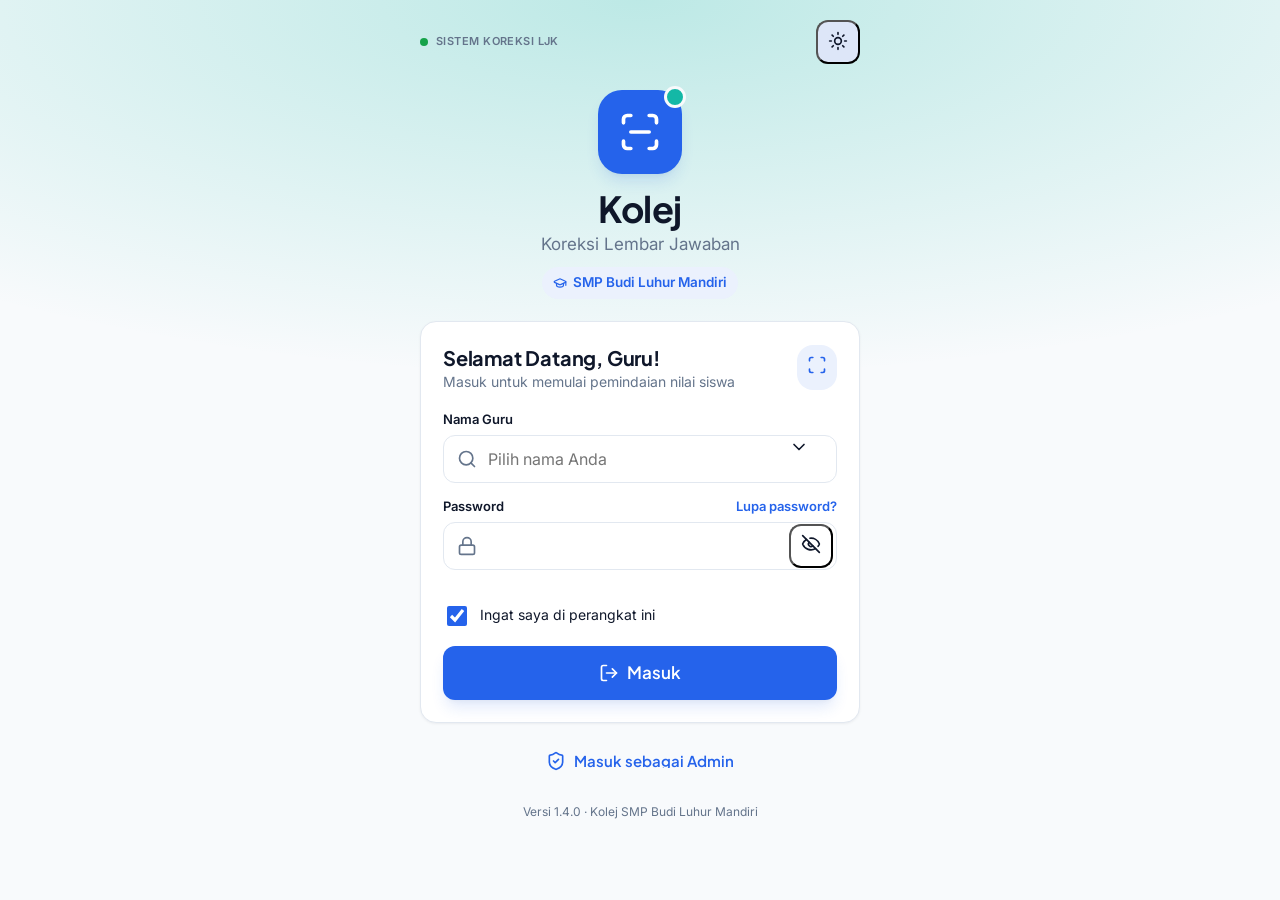
==== commit 02e489a0: "Kolej 1.4.0" ====
--- a/index.html
+++ b/index.html
@@ -18,7 +18,7 @@
   <link rel="preconnect" href="https://fonts.googleapis.com">
   <link rel="preconnect" href="https://fonts.gstatic.com" crossorigin>
   <link rel="stylesheet" href="https://fonts.googleapis.com/css2?family=Inter:wght@400;500;600;700&family=Plus+Jakarta+Sans:wght@600;700;800&display=swap">
-  <link rel="stylesheet" href="css/style.css?v=1.3.0">
+  <link rel="stylesheet" href="css/style.css?v=1.4.0">
   <script>
     // Tema diterapkan sebelum tampilan pertama agar tidak berkedip
     (function () { try {
@@ -34,14 +34,14 @@
 <body>
   <div id="app"><div style="min-height:100vh;display:grid;place-items:center"><div class="skel" style="width:84px;height:84px;border-radius:24px"></div></div></div>
   <noscript>Aktifkan JavaScript untuk memakai Kolej.</noscript>
-  <script defer src="js/config.js?v=1.3.0"></script>
-  <script defer src="js/icons.js?v=1.3.0"></script>
-  <script defer src="js/core.js?v=1.3.0"></script>
-  <script defer src="js/omr.js?v=1.3.0"></script>
-  <script defer src="js/scanner.js?v=1.3.0"></script>
-  <script defer src="js/app.js?v=1.3.0"></script>
-  <script defer src="js/template.js?v=1.3.0"></script>
-  <script defer src="js/admin.js?v=1.3.0"></script>
-  <script defer src="pwa.js?v=1.3.0"></script>
+  <script defer src="js/config.js?v=1.4.0"></script>
+  <script defer src="js/icons.js?v=1.4.0"></script>
+  <script defer src="js/core.js?v=1.4.0"></script>
+  <script defer src="js/omr.js?v=1.4.0"></script>
+  <script defer src="js/scanner.js?v=1.4.0"></script>
+  <script defer src="js/app.js?v=1.4.0"></script>
+  <script defer src="js/template.js?v=1.4.0"></script>
+  <script defer src="js/admin.js?v=1.4.0"></script>
+  <script defer src="pwa.js?v=1.4.0"></script>
 </body>
 </html>
--- a/css/style.css
+++ b/css/style.css
@@ -195,6 +195,17 @@
 .bottomnav a { display: flex; flex-direction: column; align-items: center; justify-content: center; gap: 4px; color: var(--muted); text-decoration: none; font-size: 12px; font-weight: 500; position: relative; }
 .bottomnav a.on { color: var(--primary); font-weight: 700; }
 .bottomnav a.on::before { content: ""; position: absolute; top: 0; width: 32px; height: 3px; border-radius: 0 0 3px 3px; background: var(--primary); }
+.bottomnav a.nav-scan { color: var(--text); justify-content: flex-end; padding-bottom: 7px; overflow: visible; }
+.bottomnav a.nav-scan::before { display: none; }
+.bottomnav a.nav-scan .fab {
+  position: absolute; top: -22px; left: 50%; transform: translateX(-50%); width: 60px; height: 60px; border-radius: 50%;
+  display: grid; place-items: center; color: #fff; background: var(--primary);
+  border: 4px solid var(--surface); box-shadow: 0 6px 18px color-mix(in srgb, var(--primary) 45%, transparent); transition: transform .15s;
+}
+.bottomnav a.nav-scan .fab svg { width: 28px; height: 28px; }
+.bottomnav a.nav-scan:active .fab { transform: translateX(-50%) scale(.94); }
+.bottomnav a.nav-scan.on { color: var(--primary); font-weight: 700; }
+.bottomnav a.nav-scan.on .fab { background: color-mix(in srgb, var(--primary) 85%, #000); }
 .bottomnav .badge-dot { position: absolute; top: 9px; margin-left: 22px; min-width: 16px; height: 16px; padding: 0 4px; border-radius: 99px; background: var(--warn); color: #000; font-size: 10px; font-weight: 700; display: grid; place-items: center; }
 .netbar { position: fixed; left: 50%; transform: translateX(-50%); bottom: calc(var(--nav-h) + 10px + var(--safe-b)); z-index: 45; }
 @media (min-width: 1024px) {
@@ -389,6 +400,11 @@
 @media (max-width: 380px) { .ctx-btn span { display: none; } .ctx-btn { width: 48px; padding: 0; } }
 /* ---------- Template LJK ---------- */
 .tplf.on { border-color: var(--primary); box-shadow: 0 0 0 2px var(--primary); }
+.tpl-prev { display: flex; gap: 10px; overflow-x: auto; padding: 4px 2px 8px; scroll-snap-type: x mandatory; background: var(--surface-2); border-radius: 12px; padding: 12px; }
+.tpl-pg { flex: none; position: relative; border: 0; padding: 0; background: none; cursor: zoom-in; scroll-snap-align: start; }
+.tpl-pg canvas { display: block; height: 260px; width: auto; border-radius: 4px; box-shadow: 0 2px 10px rgba(15,23,42,.18); background: #fff; }
+.tpl-pg .no { position: absolute; right: 6px; bottom: 6px; background: rgba(15,23,42,.75); color: #fff; font-size: 11px; font-weight: 700; padding: 2px 7px; border-radius: 99px; }
+@media (min-width: 1024px) { .tpl-pg canvas { height: 320px; } }
 .tpl-paper { width: 100%; max-width: 92px; margin: 0 auto; background: #fff; border: 1px solid #CBD5E1; border-radius: 4px; display: flex; flex-direction: column; padding: 4px; gap: 3px; }
 .tpl-half { flex: 1; position: relative; border-radius: 2px; background: repeating-linear-gradient(0deg, transparent 0 5px, #E2E8F0 5px 6px); margin: 2px; }
 .tpl-half i { position: absolute; width: 6px; height: 6px; background: #0F172A; }
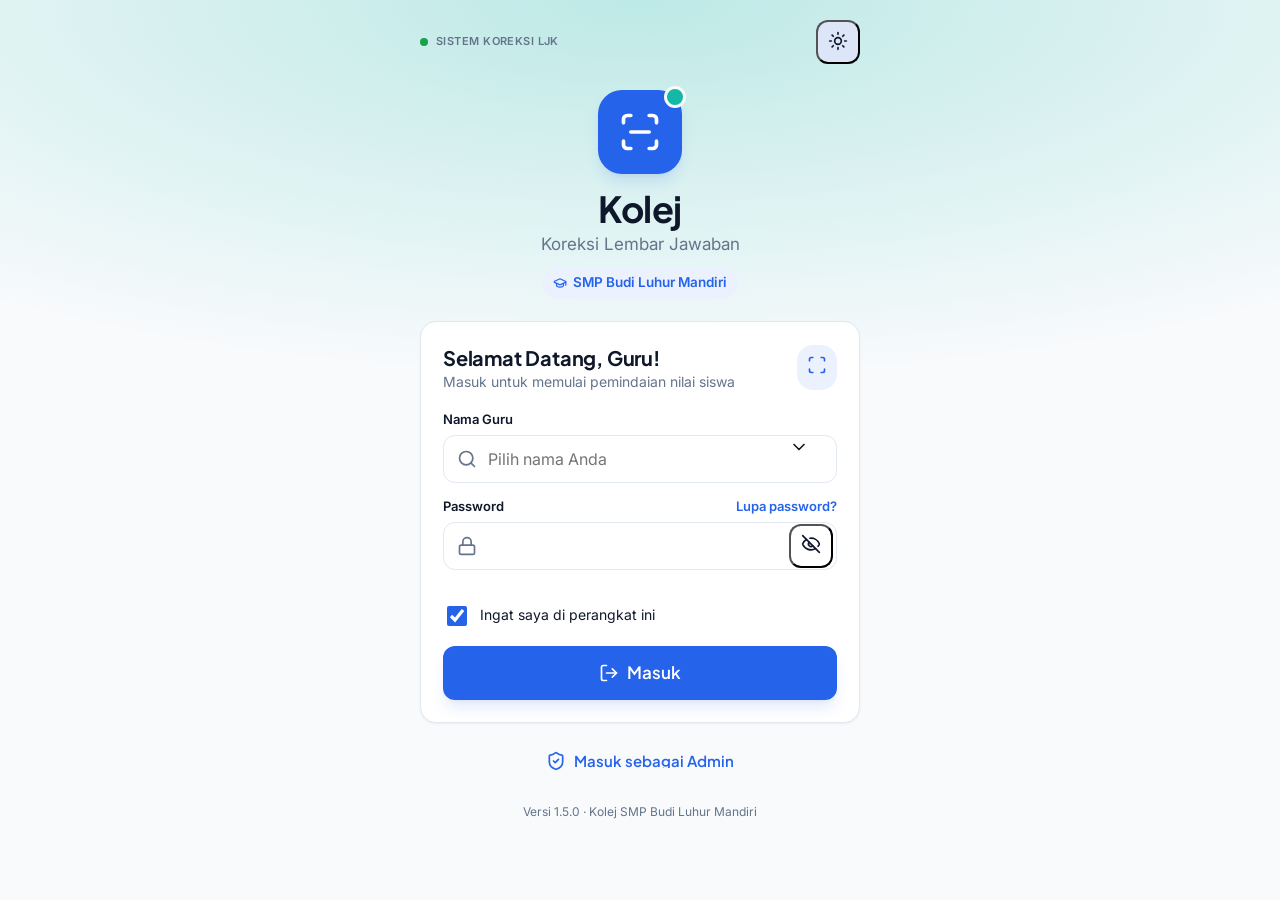
==== commit 6d41aeef: "versi 1.5.0" ====
--- a/index.html
+++ b/index.html
@@ -18,7 +18,7 @@
   <link rel="preconnect" href="https://fonts.googleapis.com">
   <link rel="preconnect" href="https://fonts.gstatic.com" crossorigin>
   <link rel="stylesheet" href="https://fonts.googleapis.com/css2?family=Inter:wght@400;500;600;700&family=Plus+Jakarta+Sans:wght@600;700;800&display=swap">
-  <link rel="stylesheet" href="css/style.css?v=1.4.0">
+  <link rel="stylesheet" href="css/style.css?v=1.5.0">
   <script>
     // Tema diterapkan sebelum tampilan pertama agar tidak berkedip
     (function () { try {
@@ -34,14 +34,14 @@
 <body>
   <div id="app"><div style="min-height:100vh;display:grid;place-items:center"><div class="skel" style="width:84px;height:84px;border-radius:24px"></div></div></div>
   <noscript>Aktifkan JavaScript untuk memakai Kolej.</noscript>
-  <script defer src="js/config.js?v=1.4.0"></script>
-  <script defer src="js/icons.js?v=1.4.0"></script>
-  <script defer src="js/core.js?v=1.4.0"></script>
-  <script defer src="js/omr.js?v=1.4.0"></script>
-  <script defer src="js/scanner.js?v=1.4.0"></script>
-  <script defer src="js/app.js?v=1.4.0"></script>
-  <script defer src="js/template.js?v=1.4.0"></script>
-  <script defer src="js/admin.js?v=1.4.0"></script>
-  <script defer src="pwa.js?v=1.4.0"></script>
+  <script defer src="js/config.js?v=1.5.0"></script>
+  <script defer src="js/icons.js?v=1.5.0"></script>
+  <script defer src="js/core.js?v=1.5.0"></script>
+  <script defer src="js/omr.js?v=1.5.0"></script>
+  <script defer src="js/scanner.js?v=1.5.0"></script>
+  <script defer src="js/app.js?v=1.5.0"></script>
+  <script defer src="js/template.js?v=1.5.0"></script>
+  <script defer src="js/admin.js?v=1.5.0"></script>
+  <script defer src="pwa.js?v=1.5.0"></script>
 </body>
 </html>
